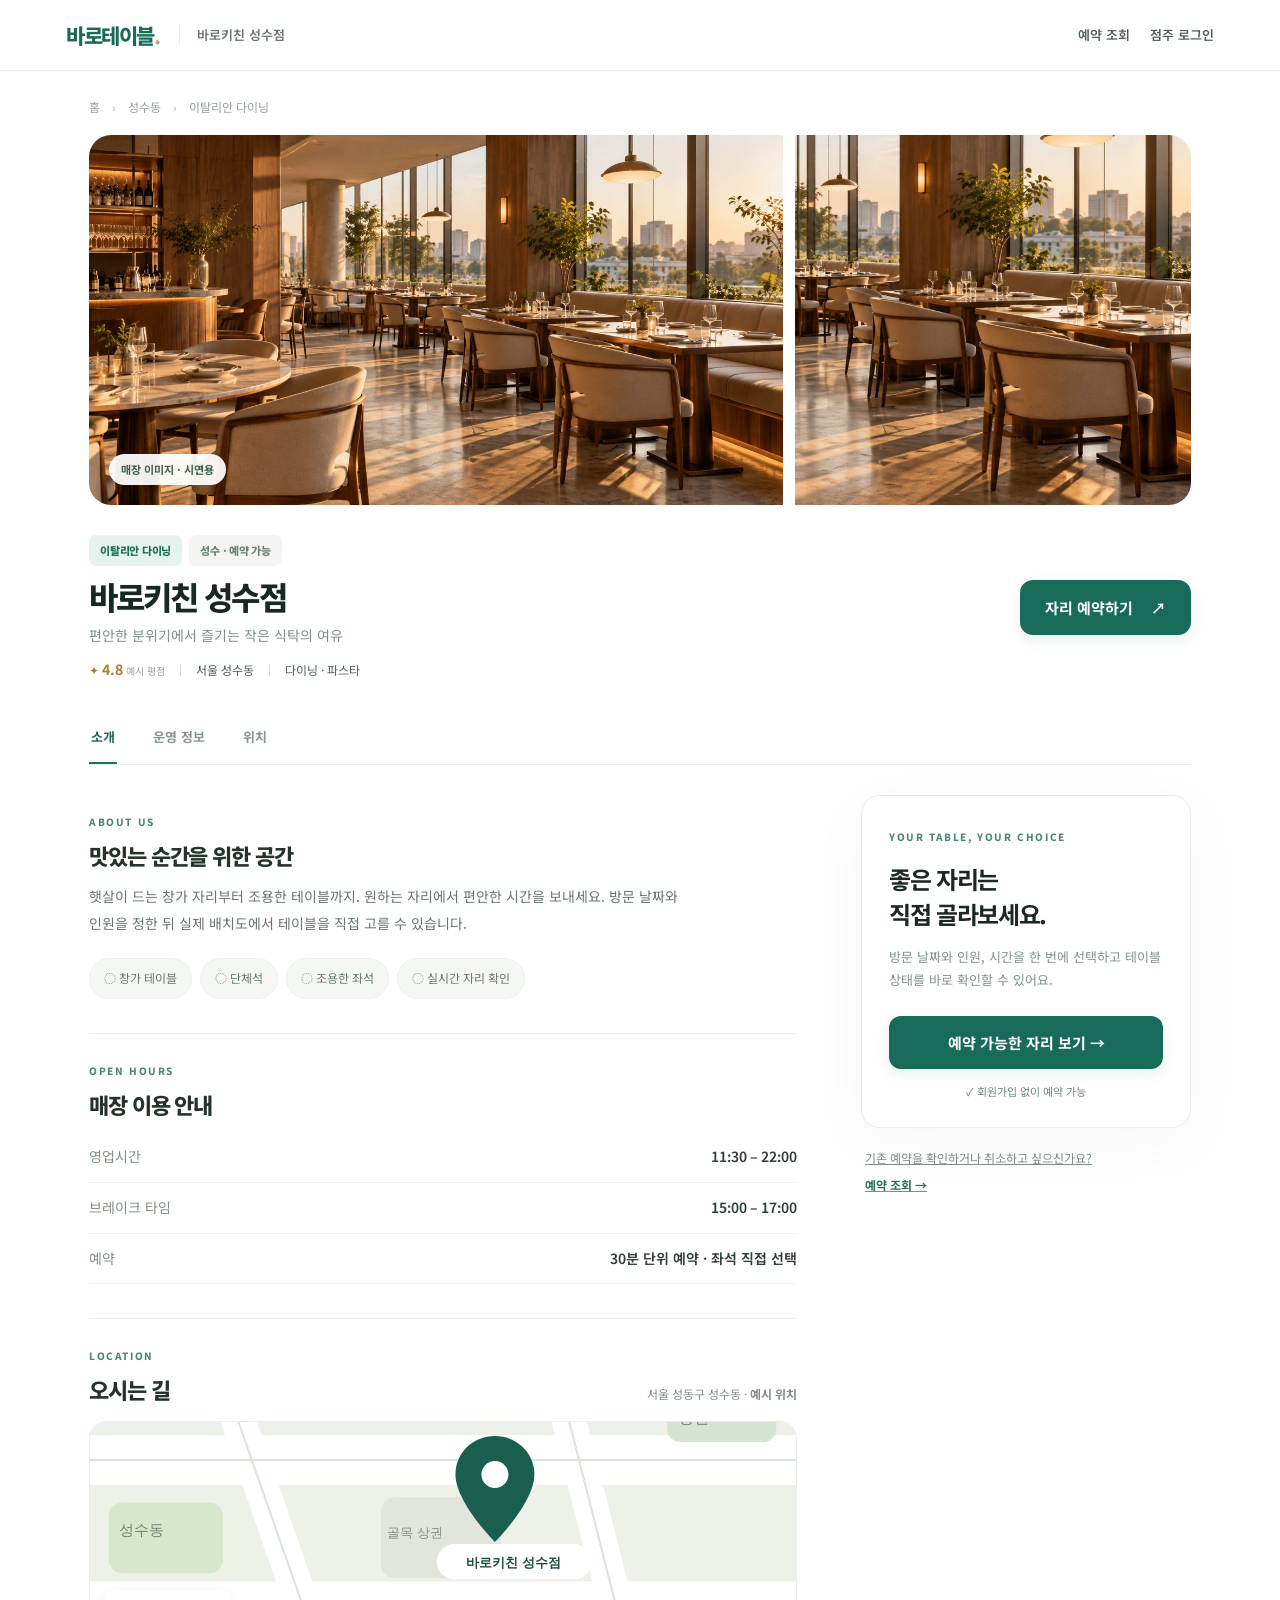
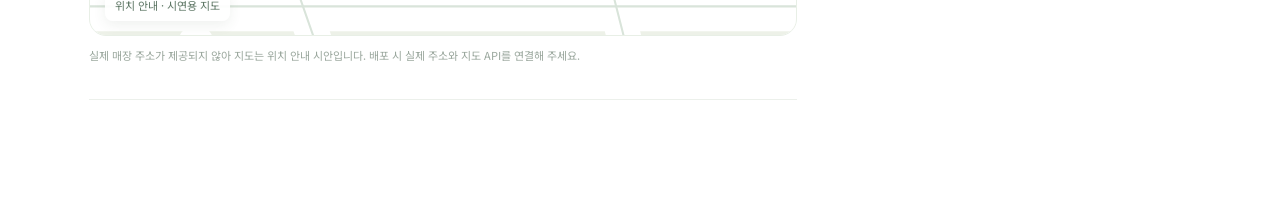
==== barotable-pagetest/src/main/resources/templates/index.html @ 3e7eea83 "first" ====
<!DOCTYPE html>
<html lang="ko" xmlns:th="http://www.thymeleaf.org">
<head>
  <meta charset="utf-8">
  <meta name="viewport" content="width=device-width, initial-scale=1, viewport-fit=cover">
  <title>바로테이블 · 바로키친 성수점</title>
  <link rel="preconnect" href="https://fonts.googleapis.com">
  <link rel="stylesheet" href="https://fonts.googleapis.com/css2?family=Noto+Sans+KR:wght@400;500;600;700;800&amp;family=IBM+Plex+Mono:wght@500;600&amp;display=swap">
  <link rel="stylesheet" href="../static/css/app.css?v=20261025a" th:href="@{/css/app.css}">
</head>
<!-- C-01 매장 소개와 빠른 예약 시작 -->
<body data-depth="0" data-screen="index" th:data-server="true">
<header class="site-head"><div class="wrap"><a class="brand" href="index.html" th:href="@{/}" data-go="index">바로테이블<span class="brand-period">.</span></a><span class="head-store" id="head-store">바로키친 성수점</span><span class="head-spacer"></span><a class="head-link" href="lookup.html" th:href="@{/reservations/lookup}" data-go="lookup">예약 조회</a><a class="head-link" href="owner/login.html" th:href="@{/owner/login}" data-go="owner-login">점주 로그인</a></div></header>
<main class="wrap venue-home">
 <div class="venue-breadcrumb">홈 <span>›</span> 성수동 <span>›</span> 이탈리안 다이닝</div>
 <div class="venue-photo-grid"><div class="venue-photo-large"><img src="../static/img/store-hall.jpg" th:src="@{/img/store-hall.jpg}" alt="따뜻한 자연광과 목재 가구가 어우러진 식당 내부 예시 사진"><div class="photo-tag">매장 이미지 · 시연용</div></div><div class="venue-photo-small"><img src="../static/img/store-window.jpg" th:src="@{/img/store-window.jpg}" alt="창가와 테이블을 보여주는 매장 예시 이미지"></div></div>
 <div class="venue-headline"><div><div class="venue-topline"><span class="venue-tag">이탈리안 다이닝</span><span class="venue-tag light">성수 · 예약 가능</span></div><h1 id="store-name">바로키친 성수점</h1><p class="venue-sub">편안한 분위기에서 즐기는 작은 식탁의 여유</p><div class="venue-stats"><span>✦ <b>4.8</b> <small>예시 평점</small></span><i></i><span>서울 성수동</span><i></i><span>다이닝 · 파스타</span></div></div><a class="btn btn-primary venue-start-desktop" data-go="reserve" href="reserve.html" th:href="@{/reserve}">자리 예약하기 <span>↗</span></a></div>
 <nav class="venue-tabnav" aria-label="매장 정보 구역"><a href="#venue-about">소개</a><a href="#venue-hours">운영 정보</a><a href="#venue-location">위치</a></nav>
 <div class="venue-columns"><section class="venue-details"><div id="venue-about" class="venue-info-section"><div class="venue-section-kicker">ABOUT US</div><h2>맛있는 순간을 위한 공간</h2><p>햇살이 드는 창가 자리부터 조용한 테이블까지. 원하는 자리에서 편안한 시간을 보내세요. 방문 날짜와 인원을 정한 뒤 실제 배치도에서 테이블을 직접 고를 수 있습니다.</p><div class="venue-features"><span>◌ 창가 테이블</span><span>◌ 단체석</span><span>◌ 조용한 좌석</span><span>◌ 실시간 자리 확인</span></div></div>
 <div id="venue-hours" class="venue-info-section"><div class="venue-section-kicker">OPEN HOURS</div><h2>매장 이용 안내</h2><div class="venue-info-list"><div><span>영업시간</span><b id="h-open">11:30 – 22:00</b></div><div><span>브레이크 타임</span><b id="h-break">15:00 – 17:00</b></div><div><span>예약</span><b>30분 단위 예약 · 좌석 직접 선택</b></div></div></div>
 <div id="venue-location" class="venue-info-section"><div class="venue-section-kicker">LOCATION</div><div class="venue-location-heading"><h2>오시는 길</h2><span>서울 성동구 성수동 · <b>예시 위치</b></span></div><div class="venue-map" role="img" aria-label="성수동의 예시 위치를 보여주는 매장 안내 지도">
  <svg viewBox="0 0 680 300" preserveAspectRatio="xMidYMid slice" aria-hidden="true">
    <rect width="680" height="300" fill="#edf1e8"/>
    <path d="M-10 84 H690 M-10 225 H690" stroke="#fff" stroke-width="48"/>
    <path d="M116 -30 L246 342 M442 -30 L536 340" stroke="#fff" stroke-width="33"/>
    <path d="M-15 84 H690 M-15 225 H690" stroke="#d9e4da" stroke-width="2"/>
    <path d="M116 -30 L246 342 M442 -30 L536 340" stroke="#d9e4da" stroke-width="2"/>
    <rect x="18" y="125" width="110" height="68" rx="13" fill="#d6e7cb"/><rect x="280" y="120" width="116" height="78" rx="14" fill="#e1e5de"/><rect x="556" y="10" width="105" height="57" rx="13" fill="#d5e4d0"/><rect x="554" y="258" width="105" height="51" rx="12" fill="#d6e7cb"/>
    <text x="28" y="156" font-size="14" fill="#718273" font-family="sans-serif">성수동</text>
    <text x="567" y="48" font-size="14" fill="#718273" font-family="sans-serif">공원</text>
    <text x="286" y="158" font-size="13" fill="#819084" font-family="sans-serif">골목 상권</text>
    <g transform="translate(390 61)"><path d="M0 0C-21 0-38 16-38 37c0 27 38 65 38 65s38-38 38-65C38 16 21 0 0 0" fill="#195e4e"/><circle cy="37" r="13" fill="#fff"/></g>
    <rect x="334" y="165" width="149" height="34" rx="17" fill="#fff"/><text x="408" y="187" text-anchor="middle" font-size="13" font-weight="700" fill="#194f40" font-family="sans-serif">바로키친 성수점</text>
    <g transform="translate(102 260)"><circle r="17" fill="#fff"/><text y="5" text-anchor="middle" font-size="12" font-weight="800" fill="#356b57">2</text><text x="28" y="5" font-size="14" fill="#3b6453" font-family="sans-serif">성수역 방향</text></g>
  </svg><span class="map-demo-pill">위치 안내 · 시연용 지도</span></div><p class="venue-caption">실제 매장 주소가 제공되지 않아 지도는 위치 안내 시안입니다. 배포 시 실제 주소와 지도 API를 연결해 주세요.</p></div></section>
 <aside class="venue-booking-aside"><div class="venue-aside-card"><span class="venue-aside-kicker">YOUR TABLE, YOUR CHOICE</span><h2>좋은 자리는<br>직접 골라보세요.</h2><p>방문 날짜와 인원, 시간을 한 번에 선택하고 테이블 상태를 바로 확인할 수 있어요.</p><a class="btn btn-primary btn-block" href="reserve.html" th:href="@{/reserve}" data-go="reserve">예약 가능한 자리 보기 →</a><div class="venue-aside-foot">✓ 회원가입 없이 예약 가능</div></div><a class="venue-lookup" data-go="lookup" href="lookup.html" th:href="@{/reservations/lookup}">기존 예약을 확인하거나 취소하고 싶으신가요? <b>예약 조회 →</b></a></aside></div>
</main><div class="venue-sticky-cta"><span><b>바로키친 성수점</b><small>내가 원하는 테이블로 예약</small></span><a class="btn btn-primary" data-go="reserve" href="reserve.html" th:href="@{/reserve}">자리 예약하기 →</a></div>

  <script src="../static/js/data.js?v=20261025a" th:src="@{/js/data.js}"></script>
  <script src="../static/js/common.js?v=20261025a" th:src="@{/js/common.js}"></script>
</body>
</html>
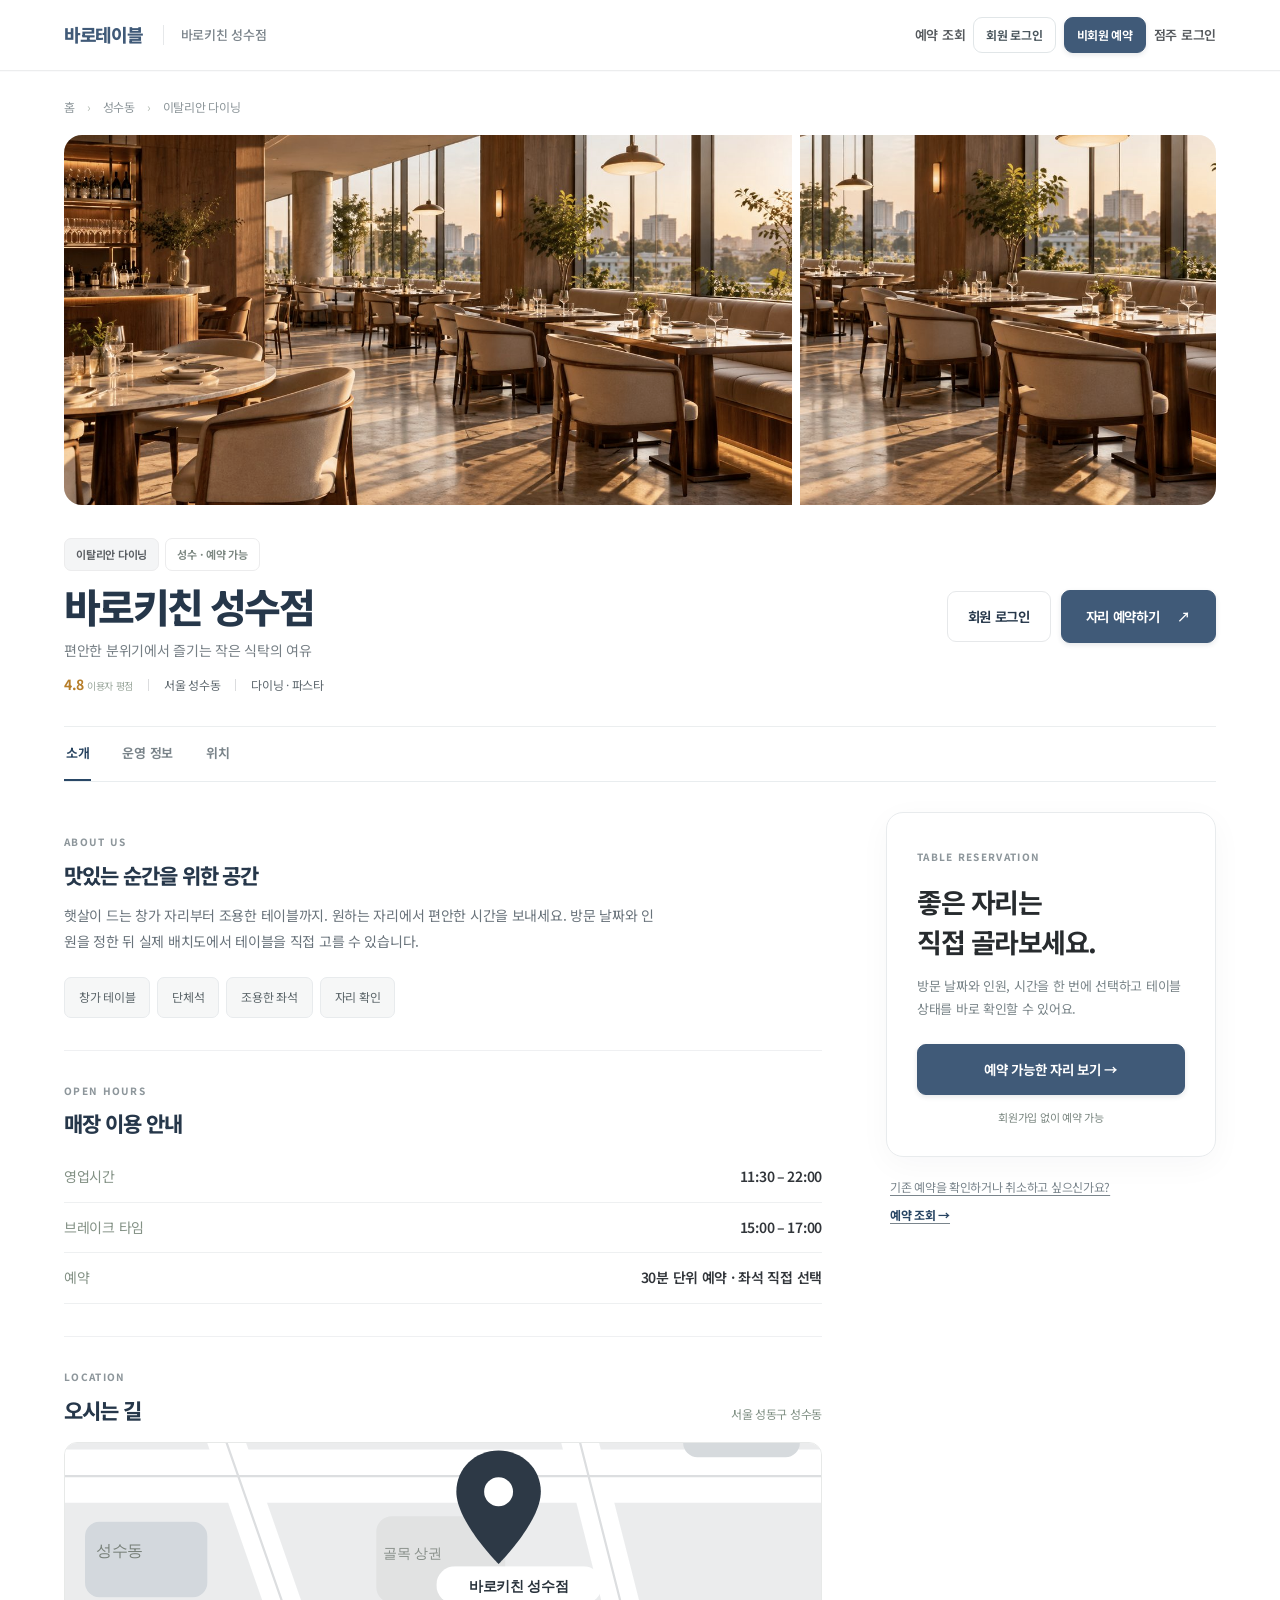
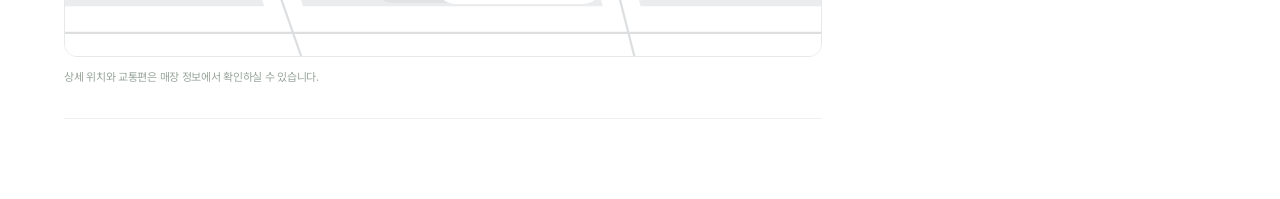
==== commit fe4bd930: "예약" ====
--- a/barotable-pagetest/src/main/resources/templates/index.html
+++ b/barotable-pagetest/src/main/resources/templates/index.html
@@ -6,37 +6,42 @@
   <title>바로테이블 · 바로키친 성수점</title>
   <link rel="preconnect" href="https://fonts.googleapis.com">
   <link rel="stylesheet" href="https://fonts.googleapis.com/css2?family=Noto+Sans+KR:wght@400;500;600;700;800&amp;family=IBM+Plex+Mono:wght@500;600&amp;display=swap">
-  <link rel="stylesheet" href="../static/css/app.css?v=20261025a" th:href="@{/css/app.css}">
+  <link rel="stylesheet" href="../static/css/app.css?v=20261110a" th:href="@{/css/app.css}">
+  <link rel="stylesheet" href="../static/css/responsive.css?v=20261110a" th:href="@{/css/responsive.css}">
+  <link rel="stylesheet" href="../static/css/ui.css?v=20261110a" th:href="@{/css/ui.css}">
+  <link rel="stylesheet" href="../static/css/index.css?v=20261110a" th:href="@{/css/index.css}">
 </head>
 <!-- C-01 매장 소개와 빠른 예약 시작 -->
 <body data-depth="0" data-screen="index" th:data-server="true">
-<header class="site-head"><div class="wrap"><a class="brand" href="index.html" th:href="@{/}" data-go="index">바로테이블<span class="brand-period">.</span></a><span class="head-store" id="head-store">바로키친 성수점</span><span class="head-spacer"></span><a class="head-link" href="lookup.html" th:href="@{/reservations/lookup}" data-go="lookup">예약 조회</a><a class="head-link" href="owner/login.html" th:href="@{/owner/login}" data-go="owner-login">점주 로그인</a></div></header>
+<header class="site-head"><div class="wrap"><a class="brand" data-go="index" href="index.html" th:href="@{/}">바로테이블</a><span class="head-store" id="head-store">바로키친 성수점</span><span class="head-spacer"></span><nav class="public-header-actions" aria-label="계정 및 예약 메뉴"><a class="head-link" data-go="lookup" href="lookup.html" th:href="@{/reservations/lookup}">예약 조회</a><a class="btn btn-ghost btn-sm" data-go="member-login" href="member-login.html" th:href="@{/member/login}">회원 로그인</a><a class="btn btn-primary btn-sm" data-go="reserve" href="reserve.html" th:href="@{/reserve}">비회원 예약</a><a class="head-link" data-go="owner-login" href="owner/login.html" th:href="@{/owner/login}">점주 로그인</a></nav></div></header>
 <main class="wrap venue-home">
- <div class="venue-breadcrumb">홈 <span>›</span> 성수동 <span>›</span> 이탈리안 다이닝</div>
- <div class="venue-photo-grid"><div class="venue-photo-large"><img src="../static/img/store-hall.jpg" th:src="@{/img/store-hall.jpg}" alt="따뜻한 자연광과 목재 가구가 어우러진 식당 내부 예시 사진"><div class="photo-tag">매장 이미지 · 시연용</div></div><div class="venue-photo-small"><img src="../static/img/store-window.jpg" th:src="@{/img/store-window.jpg}" alt="창가와 테이블을 보여주는 매장 예시 이미지"></div></div>
- <div class="venue-headline"><div><div class="venue-topline"><span class="venue-tag">이탈리안 다이닝</span><span class="venue-tag light">성수 · 예약 가능</span></div><h1 id="store-name">바로키친 성수점</h1><p class="venue-sub">편안한 분위기에서 즐기는 작은 식탁의 여유</p><div class="venue-stats"><span>✦ <b>4.8</b> <small>예시 평점</small></span><i></i><span>서울 성수동</span><i></i><span>다이닝 · 파스타</span></div></div><a class="btn btn-primary venue-start-desktop" data-go="reserve" href="reserve.html" th:href="@{/reserve}">자리 예약하기 <span>↗</span></a></div>
- <nav class="venue-tabnav" aria-label="매장 정보 구역"><a href="#venue-about">소개</a><a href="#venue-hours">운영 정보</a><a href="#venue-location">위치</a></nav>
- <div class="venue-columns"><section class="venue-details"><div id="venue-about" class="venue-info-section"><div class="venue-section-kicker">ABOUT US</div><h2>맛있는 순간을 위한 공간</h2><p>햇살이 드는 창가 자리부터 조용한 테이블까지. 원하는 자리에서 편안한 시간을 보내세요. 방문 날짜와 인원을 정한 뒤 실제 배치도에서 테이블을 직접 고를 수 있습니다.</p><div class="venue-features"><span>◌ 창가 테이블</span><span>◌ 단체석</span><span>◌ 조용한 좌석</span><span>◌ 실시간 자리 확인</span></div></div>
- <div id="venue-hours" class="venue-info-section"><div class="venue-section-kicker">OPEN HOURS</div><h2>매장 이용 안내</h2><div class="venue-info-list"><div><span>영업시간</span><b id="h-open">11:30 – 22:00</b></div><div><span>브레이크 타임</span><b id="h-break">15:00 – 17:00</b></div><div><span>예약</span><b>30분 단위 예약 · 좌석 직접 선택</b></div></div></div>
- <div id="venue-location" class="venue-info-section"><div class="venue-section-kicker">LOCATION</div><div class="venue-location-heading"><h2>오시는 길</h2><span>서울 성동구 성수동 · <b>예시 위치</b></span></div><div class="venue-map" role="img" aria-label="성수동의 예시 위치를 보여주는 매장 안내 지도">
-  <svg viewBox="0 0 680 300" preserveAspectRatio="xMidYMid slice" aria-hidden="true">
-    <rect width="680" height="300" fill="#edf1e8"/>
-    <path d="M-10 84 H690 M-10 225 H690" stroke="#fff" stroke-width="48"/>
-    <path d="M116 -30 L246 342 M442 -30 L536 340" stroke="#fff" stroke-width="33"/>
-    <path d="M-15 84 H690 M-15 225 H690" stroke="#d9e4da" stroke-width="2"/>
-    <path d="M116 -30 L246 342 M442 -30 L536 340" stroke="#d9e4da" stroke-width="2"/>
-    <rect x="18" y="125" width="110" height="68" rx="13" fill="#d6e7cb"/><rect x="280" y="120" width="116" height="78" rx="14" fill="#e1e5de"/><rect x="556" y="10" width="105" height="57" rx="13" fill="#d5e4d0"/><rect x="554" y="258" width="105" height="51" rx="12" fill="#d6e7cb"/>
-    <text x="28" y="156" font-size="14" fill="#718273" font-family="sans-serif">성수동</text>
-    <text x="567" y="48" font-size="14" fill="#718273" font-family="sans-serif">공원</text>
-    <text x="286" y="158" font-size="13" fill="#819084" font-family="sans-serif">골목 상권</text>
-    <g transform="translate(390 61)"><path d="M0 0C-21 0-38 16-38 37c0 27 38 65 38 65s38-38 38-65C38 16 21 0 0 0" fill="#195e4e"/><circle cy="37" r="13" fill="#fff"/></g>
-    <rect x="334" y="165" width="149" height="34" rx="17" fill="#fff"/><text x="408" y="187" text-anchor="middle" font-size="13" font-weight="700" fill="#194f40" font-family="sans-serif">바로키친 성수점</text>
-    <g transform="translate(102 260)"><circle r="17" fill="#fff"/><text y="5" text-anchor="middle" font-size="12" font-weight="800" fill="#356b57">2</text><text x="28" y="5" font-size="14" fill="#3b6453" font-family="sans-serif">성수역 방향</text></g>
-  </svg><span class="map-demo-pill">위치 안내 · 시연용 지도</span></div><p class="venue-caption">실제 매장 주소가 제공되지 않아 지도는 위치 안내 시안입니다. 배포 시 실제 주소와 지도 API를 연결해 주세요.</p></div></section>
- <aside class="venue-booking-aside"><div class="venue-aside-card"><span class="venue-aside-kicker">YOUR TABLE, YOUR CHOICE</span><h2>좋은 자리는<br>직접 골라보세요.</h2><p>방문 날짜와 인원, 시간을 한 번에 선택하고 테이블 상태를 바로 확인할 수 있어요.</p><a class="btn btn-primary btn-block" href="reserve.html" th:href="@{/reserve}" data-go="reserve">예약 가능한 자리 보기 →</a><div class="venue-aside-foot">✓ 회원가입 없이 예약 가능</div></div><a class="venue-lookup" data-go="lookup" href="lookup.html" th:href="@{/reservations/lookup}">기존 예약을 확인하거나 취소하고 싶으신가요? <b>예약 조회 →</b></a></aside></div>
+<div class="venue-breadcrumb">홈 <span>›</span> 성수동 <span>›</span> 이탈리안 다이닝</div>
+<div class="venue-photo-grid"><div class="venue-photo-large"><img alt="따뜻한 자연광과 목재 가구가 어우러진 매장 내부 사진" src="../static/img/store-hall.jpg" th:src="@{/img/store-hall.jpg}"/><div class="photo-tag"></div></div><div class="venue-photo-small"><img alt="창가와 테이블을 보여주는 매장 이미지" src="../static/img/store-window.jpg" th:src="@{/img/store-window.jpg}"/></div></div>
+<div class="venue-headline"><div><div class="venue-topline"><span class="venue-tag">이탈리안 다이닝</span><span class="venue-tag light">성수 · 예약 가능</span></div><h1 id="store-name">바로키친 성수점</h1><p class="venue-sub">편안한 분위기에서 즐기는 작은 식탁의 여유</p><div class="venue-stats"><span><b>4.8</b> <small>이용자 평점</small></span><i></i><span>서울 성수동</span><i></i><span>다이닝 · 파스타</span></div></div><div class="venue-headline-actions"><a class="btn btn-ghost venue-member-login" data-go="member-login" href="member-login.html" th:href="@{/member/login}">회원 로그인</a><a class="btn btn-primary venue-start-desktop" data-go="reserve" href="reserve.html" th:href="@{/reserve}">자리 예약하기 <span>↗</span></a></div></div>
+<nav aria-label="매장 정보 구역" class="venue-tabnav"><a href="#venue-about">소개</a><a href="#venue-hours">운영 정보</a><a href="#venue-location">위치</a></nav>
+<div class="venue-columns"><section class="venue-details"><div class="venue-info-section" id="venue-about"><div class="venue-section-kicker">ABOUT US</div><h2>맛있는 순간을 위한 공간</h2><p>햇살이 드는 창가 자리부터 조용한 테이블까지. 원하는 자리에서 편안한 시간을 보내세요. 방문 날짜와 인원을 정한 뒤 실제 배치도에서 테이블을 직접 고를 수 있습니다.</p><div class="venue-features"><span>창가 테이블</span><span>단체석</span><span>조용한 좌석</span><span>자리 확인</span></div></div>
+<div class="venue-info-section" id="venue-hours"><div class="venue-section-kicker">OPEN HOURS</div><h2>매장 이용 안내</h2><div class="venue-info-list"><div><span>영업시간</span><b id="h-open">11:30 – 22:00</b></div><div><span>브레이크 타임</span><b id="h-break">15:00 – 17:00</b></div><div><span>예약</span><b>30분 단위 예약 · 좌석 직접 선택</b></div></div></div>
+<div class="venue-info-section" id="venue-location"><div class="venue-section-kicker">LOCATION</div><div class="venue-location-heading"><h2>오시는 길</h2><span>서울 성동구 성수동</span></div><div aria-label="성수동의 위치를 보여주는 매장 안내 지도" class="venue-map" role="img">
+<svg aria-hidden="true" preserveaspectratio="xMidYMid slice" viewbox="0 0 680 300">
+<rect fill="#eaecef" height="300" width="680"></rect>
+<path d="M-10 84 H690 M-10 225 H690" stroke="#fff" stroke-width="48"></path>
+<path d="M116 -30 L246 342 M442 -30 L536 340" stroke="#fff" stroke-width="33"></path>
+<path d="M-15 84 H690 M-15 225 H690" stroke="#dbdee2" stroke-width="2"></path>
+<path d="M116 -30 L246 342 M442 -30 L536 340" stroke="#dbdee2" stroke-width="2"></path>
+<rect fill="#cfd9e3" height="68" rx="13" width="110" x="18" y="125"></rect><rect fill="#e0e2e3" height="78" rx="14" width="116" x="280" y="120"></rect><rect fill="#d3dae1" height="57" rx="13" width="105" x="556" y="10"></rect><rect fill="#cfd9e3" height="51" rx="12" width="105" x="554" y="258"></rect>
+<text fill="#718273" font-family="sans-serif" font-size="14" x="28" y="156">성수동</text>
+<text fill="#718273" font-family="sans-serif" font-size="14" x="567" y="48">공원</text>
+<text fill="#819084" font-family="sans-serif" font-size="13" x="286" y="158">골목 상권</text>
+<g transform="translate(390 61)"><path d="M0 0C-21 0-38 16-38 37c0 27 38 65 38 65s38-38 38-65C38 16 21 0 0 0" fill="#233b54"></path><circle cy="37" fill="#fff" r="13"></circle></g>
+<rect fill="#fff" height="34" rx="17" width="149" x="334" y="165"></rect><text fill="#213447" font-family="sans-serif" font-size="13" font-weight="700" text-anchor="middle" x="408" y="187">바로키친 성수점</text>
+<g transform="translate(102 260)"><circle fill="#fff" r="17"></circle><text fill="#3d5063" font-size="12" font-weight="800" text-anchor="middle" y="5">2</text><text fill="#414f5e" font-family="sans-serif" font-size="14" x="28" y="5">성수역 방향</text></g>
+</svg><span class="map-demo-pill">위치 안내</span></div><p class="venue-caption">상세 위치와 교통편은 매장 정보에서 확인하실 수 있습니다.</p></div></section>
+<aside class="venue-booking-aside"><div class="venue-aside-card"><span class="venue-aside-kicker">TABLE RESERVATION</span><h2>좋은 자리는<br/>직접 골라보세요.</h2><p>방문 날짜와 인원, 시간을 한 번에 선택하고 테이블 상태를 바로 확인할 수 있어요.</p><a class="btn btn-primary btn-block" data-go="reserve" href="reserve.html" th:href="@{/reserve}">예약 가능한 자리 보기 →</a><div class="venue-aside-foot">회원가입 없이 예약 가능</div></div><a class="venue-lookup" data-go="lookup" href="lookup.html" th:href="@{/reservations/lookup}">기존 예약을 확인하거나 취소하고 싶으신가요? <b>예약 조회 →</b></a></aside></div>
 </main><div class="venue-sticky-cta"><span><b>바로키친 성수점</b><small>내가 원하는 테이블로 예약</small></span><a class="btn btn-primary" data-go="reserve" href="reserve.html" th:href="@{/reserve}">자리 예약하기 →</a></div>
 
-  <script src="../static/js/data.js?v=20261025a" th:src="@{/js/data.js}"></script>
-  <script src="../static/js/common.js?v=20261025a" th:src="@{/js/common.js}"></script>
+  <script src="../static/js/data.js?v=20261110a" th:src="@{/js/data.js}"></script>
+  <script src="../static/js/common.js?v=20261110a" th:src="@{/js/common.js}"></script>
+  <script src="../static/js/member.js?v=20261110a" th:src="@{/js/member.js}"></script>
+  <script src="../static/js/drag-scroll.js?v=20261110a" th:src="@{/js/drag-scroll.js}"></script>
 </body>
 </html>
